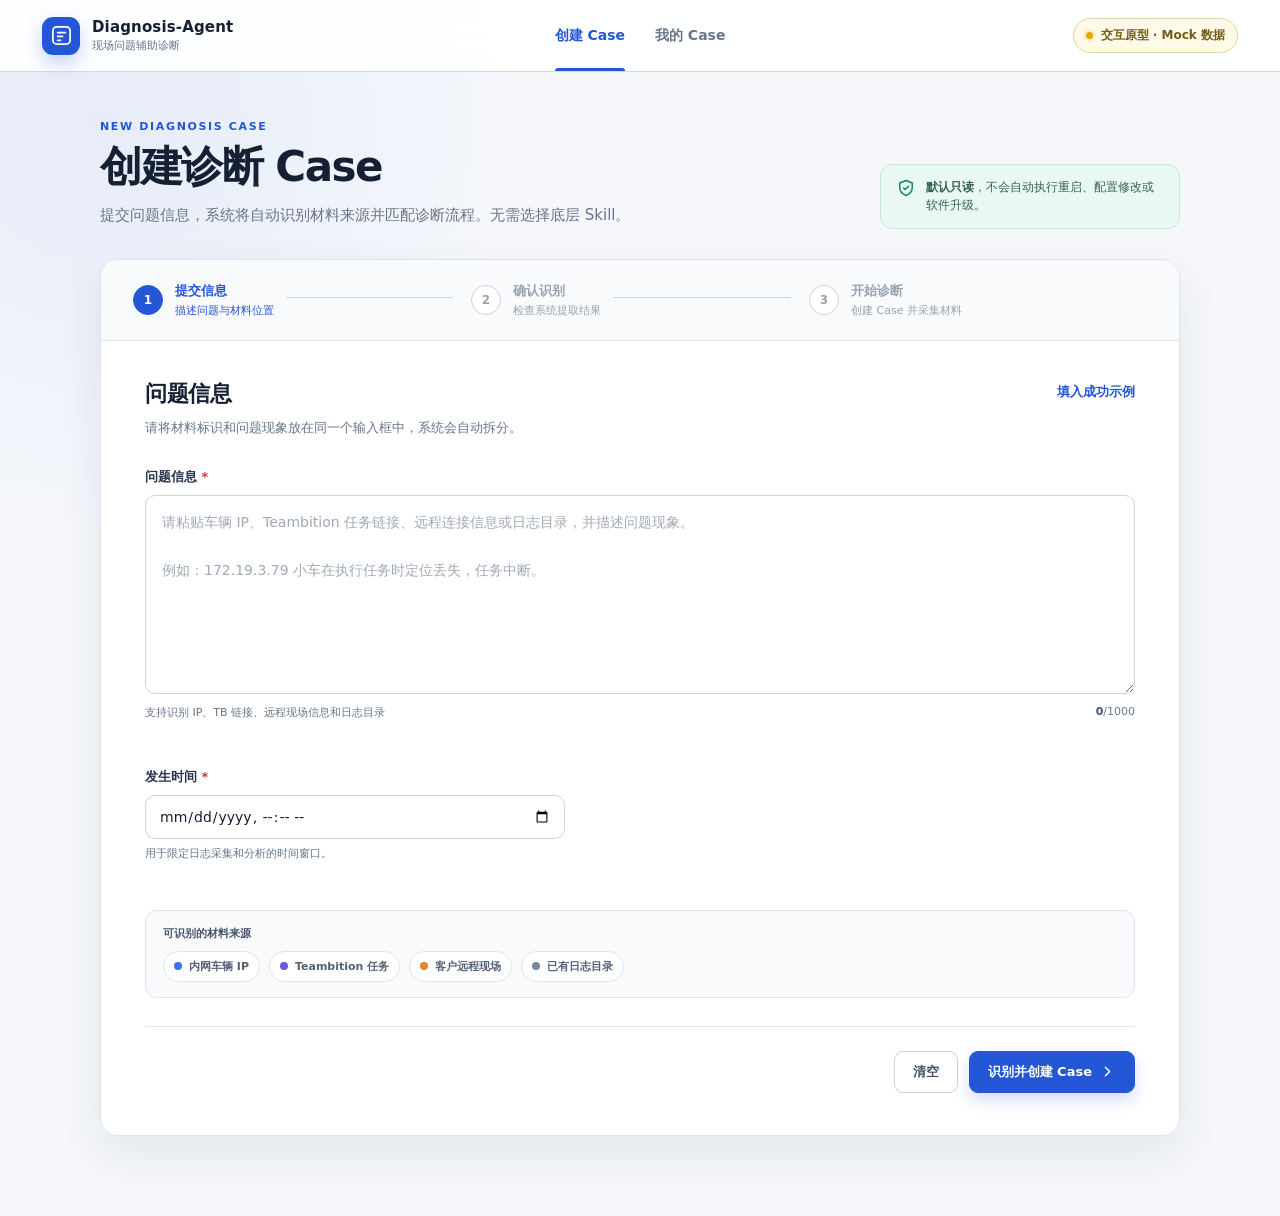
==== projects/diagnosis-agent/prototype/create-case/index.html @ cfec4be7 "增加一波原型" ====
<!doctype html>
<html lang="zh-CN">
  <head>
    <meta charset="UTF-8" />
    <meta name="viewport" content="width=device-width, initial-scale=1.0" />
    <meta
      name="description"
      content="Diagnosis-Agent 创建诊断 Case 的低保真交互原型，仅使用 Mock 数据。"
    />
    <title>创建诊断 Case｜Diagnosis-Agent 原型</title>
    <link rel="stylesheet" href="./styles.css" />
  </head>
  <body>
    <div class="app-shell">
      <header class="topbar">
        <a class="brand" href="#" aria-label="Diagnosis-Agent 首页">
          <span class="brand-mark" aria-hidden="true">
            <svg viewBox="0 0 24 24" role="img">
              <path d="M7 3h10a4 4 0 0 1 4 4v10a4 4 0 0 1-4 4H7a4 4 0 0 1-4-4V7a4 4 0 0 1 4-4Z" />
              <path d="M8 9h8M8 13h5M8 17h3" />
            </svg>
          </span>
          <span>
            <strong>Diagnosis-Agent</strong>
            <small>现场问题辅助诊断</small>
          </span>
        </a>

        <nav class="topnav" aria-label="主导航">
          <a class="active" href="#">创建 Case</a>
          <a href="#" data-placeholder-link>我的 Case</a>
        </nav>

        <div class="prototype-badge" title="本页面不连接真实系统">
          <span></span>
          交互原型 · Mock 数据
        </div>
      </header>

      <main>
        <section class="page-heading">
          <div>
            <p class="eyebrow">NEW DIAGNOSIS CASE</p>
            <h1>创建诊断 Case</h1>
            <p class="heading-copy">
              提交问题信息，系统将自动识别材料来源并匹配诊断流程。无需选择底层 Skill。
            </p>
          </div>
          <div class="safety-note">
            <svg viewBox="0 0 24 24" aria-hidden="true">
              <path d="M12 3 4.5 6v5.5c0 4.8 3.1 7.8 7.5 9.5 4.4-1.7 7.5-4.7 7.5-9.5V6L12 3Z" />
              <path d="m9.2 12.1 1.8 1.8 4-4" />
            </svg>
            <span><strong>默认只读</strong>，不会自动执行重启、配置修改或软件升级。</span>
          </div>
        </section>

        <section class="workspace" aria-live="polite">
          <ol class="stepper" aria-label="创建 Case 步骤">
            <li class="step active" data-step="1">
              <span>1</span>
              <div><strong>提交信息</strong><small>描述问题与材料位置</small></div>
            </li>
            <li class="step" data-step="2">
              <span>2</span>
              <div><strong>确认识别</strong><small>检查系统提取结果</small></div>
            </li>
            <li class="step" data-step="3">
              <span>3</span>
              <div><strong>开始诊断</strong><small>创建 Case 并采集材料</small></div>
            </li>
          </ol>

          <div class="panel" id="inputPanel">
            <div class="panel-header">
              <div>
                <h2>问题信息</h2>
                <p>请将材料标识和问题现象放在同一个输入框中，系统会自动拆分。</p>
              </div>
              <button class="text-button" id="fillExampleButton" type="button">
                填入成功示例
              </button>
            </div>

            <form id="caseForm" novalidate>
              <div class="field-group" id="problemFieldGroup">
                <label for="problemInput">
                  问题信息 <span aria-hidden="true">*</span>
                </label>
                <textarea
                  id="problemInput"
                  rows="7"
                  maxlength="1000"
                  placeholder="请粘贴车辆 IP、Teambition 任务链接、远程连接信息或日志目录，并描述问题现象。&#10;&#10;例如：172.19.3.79 小车在执行任务时定位丢失，任务中断。"
                  aria-describedby="problemHelp problemError"
                ></textarea>
                <div class="field-meta">
                  <span id="problemHelp">支持识别 IP、TB 链接、远程现场信息和日志目录</span>
                  <span><strong id="characterCount">0</strong>/1000</span>
                </div>
                <p class="field-error" id="problemError" role="alert"></p>
              </div>

              <div class="field-group compact" id="timeFieldGroup">
                <label for="occurredAt">
                  发生时间 <span aria-hidden="true">*</span>
                </label>
                <input id="occurredAt" type="datetime-local" aria-describedby="timeHelp timeError" />
                <p class="field-help" id="timeHelp">用于限定日志采集和分析的时间窗口。</p>
                <p class="field-error" id="timeError" role="alert"></p>
              </div>

              <div class="source-guide" aria-label="支持的材料来源">
                <p>可识别的材料来源</p>
                <div class="source-chips">
                  <span><i class="dot blue"></i>内网车辆 IP</span>
                  <span><i class="dot purple"></i>Teambition 任务</span>
                  <span><i class="dot orange"></i>客户远程现场</span>
                  <span><i class="dot gray"></i>已有日志目录</span>
                </div>
              </div>

              <div class="form-actions">
                <button class="secondary-button" type="button" id="resetButton">清空</button>
                <button class="primary-button" type="submit" id="recognizeButton">
                  <span>识别并创建 Case</span>
                  <svg viewBox="0 0 24 24" aria-hidden="true">
                    <path d="m9 18 6-6-6-6" />
                  </svg>
                </button>
              </div>
            </form>
          </div>

          <div class="panel hidden" id="reviewPanel">
            <div class="panel-header review-header">
              <div>
                <div class="success-kicker">
                  <svg viewBox="0 0 24 24" aria-hidden="true">
                    <path d="M20 11.1V12a8 8 0 1 1-4.7-7.3" />
                    <path d="m9 11 3 3L21 5" />
                  </svg>
                  识别完成
                </div>
                <h2>请确认 Case 信息</h2>
                <p>系统开始采集前，请确认自动识别的信息是否准确。</p>
              </div>
              <span class="confidence-badge">Mock 识别结果</span>
            </div>

            <div class="review-grid" id="reviewReadonly">
              <div class="review-row">
                <span>材料来源</span>
                <strong><i class="source-icon" id="sourceIcon"></i><b id="reviewSourceType"></b></strong>
              </div>
              <div class="review-row">
                <span>来源地址</span>
                <strong class="monospace" id="reviewSourceAddress"></strong>
              </div>
              <div class="review-row full">
                <span>问题描述</span>
                <strong id="reviewProblem"></strong>
              </div>
              <div class="review-row">
                <span>发生时间</span>
                <strong id="reviewOccurredAt"></strong>
              </div>
              <div class="review-row">
                <span>采集方式</span>
                <strong>只读 · 基础材料优先</strong>
              </div>
            </div>

            <form class="edit-form hidden" id="reviewEditForm">
              <div class="field-group compact">
                <label for="editSourceType">材料来源</label>
                <select id="editSourceType">
                  <option value="内网车辆">内网车辆</option>
                  <option value="Teambition 任务">Teambition 任务</option>
                  <option value="客户远程现场">客户远程现场</option>
                  <option value="已有日志">已有日志</option>
                </select>
              </div>
              <div class="field-group compact">
                <label for="editSourceAddress">来源地址</label>
                <input id="editSourceAddress" type="text" />
              </div>
              <div class="field-group full">
                <label for="editProblem">问题描述</label>
                <textarea id="editProblem" rows="4"></textarea>
              </div>
              <div class="field-group compact">
                <label for="editOccurredAt">发生时间</label>
                <input id="editOccurredAt" type="datetime-local" />
              </div>
            </form>

            <div class="notice-box">
              <svg viewBox="0 0 24 24" aria-hidden="true">
                <circle cx="12" cy="12" r="9" />
                <path d="M12 11v5M12 8h.01" />
              </svg>
              <span>确认后，系统将创建唯一 Case，并只读获取发生时间附近的基础诊断材料。</span>
            </div>

            <div class="form-actions split-actions">
              <button class="secondary-button" type="button" id="backButton">返回修改</button>
              <div>
                <button class="secondary-button" type="button" id="editButton">修改识别结果</button>
                <button class="primary-button" type="button" id="confirmButton">确认并开始诊断</button>
              </div>
            </div>
          </div>

          <div class="panel hidden" id="errorPanel">
            <div class="error-state">
              <span class="error-icon">
                <svg viewBox="0 0 24 24" aria-hidden="true">
                  <circle cx="12" cy="12" r="9" />
                  <path d="M12 7v6M12 17h.01" />
                </svg>
              </span>
              <p class="eyebrow error-eyebrow">MATERIAL SOURCE REQUIRED</p>
              <h2>无法识别材料来源</h2>
              <p>问题现象已经保留。请至少补充以下一项，系统才能获取诊断材料：</p>
              <div class="required-source-list">
                <span>车辆 IP</span>
                <span>TB 任务链接</span>
                <span>远程连接信息</span>
                <span>日志目录</span>
              </div>
              <div class="error-example">
                <strong>例如</strong>
                <code>172.19.3.79 小车在执行任务时定位丢失</code>
              </div>
              <button class="primary-button" type="button" id="returnToInputButton">返回补充信息</button>
            </div>
          </div>

          <div class="panel hidden" id="createdPanel">
            <div class="created-state">
              <span class="created-icon">
                <svg viewBox="0 0 24 24" aria-hidden="true">
                  <path d="M20 11.1V12a8 8 0 1 1-4.7-7.3" />
                  <path d="m9 11 3 3L21 5" />
                </svg>
              </span>
              <p class="eyebrow">MOCK CASE CREATED</p>
              <h2>Case 已创建</h2>
              <p>这是原型演示结果，不会连接真实车辆或启动真实诊断。</p>
              <div class="case-id-card">
                <span>Case 编号</span>
                <strong id="createdCaseId">CASE-MOCK-001</strong>
              </div>
              <div class="created-actions">
                <button class="secondary-button" type="button" id="createAnotherButton">再创建一个</button>
                <a class="primary-button next-page-link" href="../diagnosis-progress/">查看诊断过程</a>
              </div>
            </div>
          </div>
        </section>
      </main>

      <div class="toast hidden" id="toast" role="status"></div>
    </div>

    <script src="./app.js"></script>
  </body>
</html>
---- projects/diagnosis-agent/prototype/create-case/styles.css ----
:root {
  color-scheme: light;
  --bg: #f5f7fb;
  --surface: #ffffff;
  --surface-muted: #f8fafc;
  --border: #dfe4ec;
  --border-strong: #cbd3df;
  --text: #152033;
  --muted: #68758a;
  --primary: #2457d6;
  --primary-dark: #1944b3;
  --primary-soft: #edf3ff;
  --success: #11865b;
  --success-soft: #eaf8f2;
  --warning-soft: #fff8e7;
  --warning-border: #f3d89a;
  --danger: #c53b3b;
  --danger-soft: #fff1f1;
  --shadow: 0 18px 45px rgba(26, 39, 70, 0.08);
  font-family: Inter, "PingFang SC", "Microsoft YaHei", system-ui, -apple-system, sans-serif;
}

* {
  box-sizing: border-box;
}

body {
  margin: 0;
  min-width: 320px;
  min-height: 100vh;
  color: var(--text);
  background:
    radial-gradient(circle at 8% 10%, rgba(36, 87, 214, 0.07), transparent 26rem),
    var(--bg);
}

button,
input,
select,
textarea {
  font: inherit;
}

button,
a {
  -webkit-tap-highlight-color: transparent;
}

button {
  cursor: pointer;
}

.hidden {
  display: none !important;
}

.topbar {
  position: sticky;
  z-index: 10;
  top: 0;
  display: grid;
  grid-template-columns: 1fr auto 1fr;
  align-items: center;
  min-height: 72px;
  padding: 0 42px;
  border-bottom: 1px solid rgba(203, 211, 223, 0.82);
  background: rgba(255, 255, 255, 0.9);
  backdrop-filter: blur(18px);
}

.brand {
  display: inline-flex;
  align-items: center;
  gap: 12px;
  width: max-content;
  color: var(--text);
  text-decoration: none;
}

.brand-mark {
  display: grid;
  width: 38px;
  height: 38px;
  place-items: center;
  border-radius: 11px;
  color: #fff;
  background: var(--primary);
  box-shadow: 0 8px 18px rgba(36, 87, 214, 0.25);
}

.brand-mark svg {
  width: 23px;
  fill: none;
  stroke: currentColor;
  stroke-linecap: round;
  stroke-linejoin: round;
  stroke-width: 1.8;
}

.brand strong,
.brand small {
  display: block;
}

.brand strong {
  font-size: 15px;
  letter-spacing: 0.01em;
}

.brand small {
  margin-top: 2px;
  color: var(--muted);
  font-size: 11px;
}

.topnav {
  display: flex;
  align-self: stretch;
  gap: 30px;
}

.topnav a {
  position: relative;
  display: flex;
  align-items: center;
  color: var(--muted);
  font-size: 14px;
  font-weight: 600;
  text-decoration: none;
}

.topnav a.active {
  color: var(--primary);
}

.topnav a.active::after {
  position: absolute;
  right: 0;
  bottom: 0;
  left: 0;
  height: 3px;
  border-radius: 3px 3px 0 0;
  background: var(--primary);
  content: "";
}

.prototype-badge {
  display: inline-flex;
  justify-self: end;
  align-items: center;
  gap: 8px;
  padding: 8px 12px;
  border: 1px solid #e1d4a9;
  border-radius: 999px;
  color: #725d18;
  background: #fff9e8;
  font-size: 12px;
  font-weight: 600;
}

.prototype-badge span {
  width: 7px;
  height: 7px;
  border-radius: 50%;
  background: #e4a900;
  box-shadow: 0 0 0 3px rgba(228, 169, 0, 0.14);
}

main {
  width: min(100% - 48px, 1080px);
  margin: 0 auto;
  padding: 48px 0 80px;
}

.page-heading {
  display: flex;
  align-items: flex-end;
  justify-content: space-between;
  gap: 36px;
  margin-bottom: 30px;
}

.eyebrow {
  margin: 0 0 10px;
  color: var(--primary);
  font-size: 11px;
  font-weight: 800;
  letter-spacing: 0.15em;
}

h1,
h2,
p {
  margin-top: 0;
}

h1 {
  margin-bottom: 12px;
  font-size: clamp(30px, 4vw, 42px);
  line-height: 1.15;
  letter-spacing: -0.035em;
}

.heading-copy {
  max-width: 660px;
  margin-bottom: 0;
  color: var(--muted);
  font-size: 15px;
  line-height: 1.7;
}

.safety-note {
  display: flex;
  flex: 0 0 300px;
  align-items: flex-start;
  gap: 10px;
  padding: 13px 15px;
  border: 1px solid #c5e8db;
  border-radius: 12px;
  color: #376353;
  background: var(--success-soft);
  font-size: 12px;
  line-height: 1.55;
}

.safety-note svg {
  flex: 0 0 20px;
  width: 20px;
  fill: none;
  stroke: var(--success);
  stroke-linecap: round;
  stroke-linejoin: round;
  stroke-width: 1.8;
}

.workspace {
  overflow: hidden;
  border: 1px solid var(--border);
  border-radius: 18px;
  background: var(--surface);
  box-shadow: var(--shadow);
}

.stepper {
  display: grid;
  grid-template-columns: repeat(3, 1fr);
  margin: 0;
  padding: 22px 32px;
  border-bottom: 1px solid var(--border);
  background: var(--surface-muted);
  list-style: none;
}

.step {
  position: relative;
  display: flex;
  align-items: center;
  gap: 12px;
  color: #98a2b2;
}

.step:not(:last-child)::after {
  position: absolute;
  z-index: 0;
  top: 15px;
  right: 18px;
  left: 48px;
  height: 1px;
  background: var(--border-strong);
  content: "";
}

.step > span {
  position: relative;
  z-index: 1;
  display: grid;
  flex: 0 0 30px;
  width: 30px;
  height: 30px;
  place-items: center;
  border: 1px solid var(--border-strong);
  border-radius: 50%;
  background: var(--surface);
  font-size: 12px;
  font-weight: 700;
}

.step div {
  position: relative;
  z-index: 1;
  padding-right: 12px;
  background: var(--surface-muted);
}

.step strong,
.step small {
  display: block;
}

.step strong {
  color: inherit;
  font-size: 13px;
}

.step small {
  margin-top: 3px;
  color: inherit;
  font-size: 11px;
}

.step.active,
.step.completed {
  color: var(--primary);
}

.step.active > span {
  border-color: var(--primary);
  color: #fff;
  background: var(--primary);
}

.step.completed > span {
  border-color: #a9c0f4;
  color: var(--primary);
  background: var(--primary-soft);
}

.panel {
  min-height: 530px;
  padding: 38px 44px 42px;
}

.panel-header {
  display: flex;
  align-items: flex-start;
  justify-content: space-between;
  gap: 24px;
  margin-bottom: 30px;
}

.panel-header h2,
.created-state h2,
.error-state h2 {
  margin-bottom: 8px;
  font-size: 22px;
  letter-spacing: -0.02em;
}

.panel-header p,
.created-state > p,
.error-state > p {
  margin-bottom: 0;
  color: var(--muted);
  font-size: 13px;
  line-height: 1.65;
}

.text-button {
  padding: 4px 0;
  border: 0;
  color: var(--primary);
  background: transparent;
  font-size: 13px;
  font-weight: 700;
}

.text-button:hover {
  color: var(--primary-dark);
}

.field-group {
  margin-bottom: 25px;
}

.field-group.compact {
  max-width: 420px;
}

.field-group.full {
  grid-column: 1 / -1;
}

.field-group label {
  display: block;
  margin-bottom: 9px;
  color: #263349;
  font-size: 13px;
  font-weight: 700;
}

.field-group label span {
  color: var(--danger);
}

textarea,
input,
select {
  width: 100%;
  border: 1px solid var(--border-strong);
  border-radius: 10px;
  outline: none;
  color: var(--text);
  background: #fff;
  transition: border-color 150ms ease, box-shadow 150ms ease;
}

textarea {
  min-height: 156px;
  padding: 15px 16px;
  resize: vertical;
  font-size: 14px;
  line-height: 1.7;
}

input,
select {
  height: 44px;
  padding: 0 13px;
  font-size: 14px;
}

textarea:focus,
input:focus,
select:focus {
  border-color: #6e94ea;
  box-shadow: 0 0 0 3px rgba(36, 87, 214, 0.11);
}

textarea::placeholder {
  color: #a0a9b7;
}

.field-group.invalid textarea,
.field-group.invalid input {
  border-color: #e28c8c;
  background: #fffafa;
}

.field-meta {
  display: flex;
  justify-content: space-between;
  gap: 20px;
  margin-top: 7px;
  color: var(--muted);
  font-size: 11px;
}

.field-meta strong {
  color: #45546a;
}

.field-help,
.field-error {
  min-height: 16px;
  margin: 7px 0 0;
  font-size: 11px;
}

.field-help {
  color: var(--muted);
}

.field-error {
  color: var(--danger);
  font-weight: 600;
}

.source-guide {
  margin-top: 6px;
  padding: 15px 17px;
  border: 1px solid var(--border);
  border-radius: 12px;
  background: var(--surface-muted);
}

.source-guide > p {
  margin-bottom: 10px;
  color: #47566d;
  font-size: 11px;
  font-weight: 700;
}

.source-chips {
  display: flex;
  flex-wrap: wrap;
  gap: 9px;
}

.source-chips span {
  display: inline-flex;
  align-items: center;
  gap: 7px;
  padding: 7px 10px;
  border: 1px solid var(--border);
  border-radius: 999px;
  color: #536075;
  background: #fff;
  font-size: 11px;
  font-weight: 600;
}

.dot,
.source-icon {
  display: inline-block;
  width: 8px;
  height: 8px;
  border-radius: 50%;
  background: #8e9bad;
}

.dot.blue,
.source-icon.blue {
  background: #3d73e8;
}

.dot.purple,
.source-icon.purple {
  background: #7655d9;
}

.dot.orange,
.source-icon.orange {
  background: #df8626;
}

.dot.gray,
.source-icon.gray {
  background: #7a8798;
}

.form-actions {
  display: flex;
  justify-content: flex-end;
  gap: 11px;
  margin-top: 28px;
  padding-top: 24px;
  border-top: 1px solid var(--border);
}

.form-actions.split-actions {
  justify-content: space-between;
}

.form-actions > div {
  display: flex;
  gap: 11px;
}

.primary-button,
.secondary-button,
.disabled-button {
  display: inline-flex;
  min-height: 42px;
  align-items: center;
  justify-content: center;
  gap: 7px;
  padding: 0 18px;
  border-radius: 9px;
  font-size: 13px;
  font-weight: 700;
  text-decoration: none;
  transition: transform 120ms ease, background 120ms ease, border-color 120ms ease;
}

.next-page-link {
  min-width: 150px;
}

.primary-button {
  border: 1px solid var(--primary);
  color: #fff;
  background: var(--primary);
  box-shadow: 0 7px 16px rgba(36, 87, 214, 0.2);
}

.primary-button:hover {
  border-color: var(--primary-dark);
  background: var(--primary-dark);
}

.primary-button:active,
.secondary-button:active {
  transform: translateY(1px);
}

.primary-button svg {
  width: 17px;
  fill: none;
  stroke: currentColor;
  stroke-linecap: round;
  stroke-linejoin: round;
  stroke-width: 2;
}

.secondary-button {
  border: 1px solid var(--border-strong);
  color: #45546a;
  background: #fff;
}

.secondary-button:hover {
  border-color: #9facbd;
  background: var(--surface-muted);
}

.disabled-button {
  cursor: not-allowed;
  border: 1px solid var(--border);
  color: #929dac;
  background: #f2f4f7;
}

.review-header {
  margin-bottom: 24px;
}

.success-kicker {
  display: flex;
  align-items: center;
  gap: 7px;
  margin-bottom: 10px;
  color: var(--success);
  font-size: 11px;
  font-weight: 800;
  letter-spacing: 0.08em;
}

.success-kicker svg,
.notice-box svg,
.error-icon svg,
.created-icon svg {
  width: 20px;
  fill: none;
  stroke: currentColor;
  stroke-linecap: round;
  stroke-linejoin: round;
  stroke-width: 1.8;
}

.confidence-badge {
  padding: 7px 10px;
  border: 1px solid #d3dfef;
  border-radius: 999px;
  color: #5b6f8c;
  background: #f5f8fc;
  font-size: 11px;
  font-weight: 700;
}

.review-grid {
  display: grid;
  grid-template-columns: 1fr 1fr;
  overflow: hidden;
  border: 1px solid var(--border);
  border-radius: 12px;
  background: var(--surface-muted);
}

.review-row {
  min-height: 82px;
  padding: 17px 20px;
  border-right: 1px solid var(--border);
  border-bottom: 1px solid var(--border);
}

.review-row:nth-child(2n) {
  border-right: 0;
}

.review-row.full {
  grid-column: 1 / -1;
  border-right: 0;
}

.review-row:nth-last-child(-n + 2) {
  border-bottom: 0;
}

.review-row span,
.review-row strong {
  display: block;
}

.review-row > span {
  margin-bottom: 8px;
  color: var(--muted);
  font-size: 11px;
  font-weight: 600;
}

.review-row strong {
  color: #25334a;
  font-size: 13px;
  line-height: 1.55;
}

.review-row strong b {
  margin-left: 7px;
}

.monospace {
  font-family: "SFMono-Regular", Consolas, "Liberation Mono", monospace;
}

.edit-form {
  display: grid;
  grid-template-columns: 1fr 1fr;
  gap: 0 22px;
  padding: 22px;
  border: 1px solid var(--border);
  border-radius: 12px;
  background: var(--surface-muted);
}

.edit-form .field-group {
  max-width: none;
  margin-bottom: 18px;
}

.edit-form textarea {
  min-height: 110px;
}

.notice-box {
  display: flex;
  align-items: flex-start;
  gap: 10px;
  margin-top: 18px;
  padding: 13px 15px;
  border: 1px solid var(--warning-border);
  border-radius: 10px;
  color: #6e5c2a;
  background: var(--warning-soft);
  font-size: 12px;
  line-height: 1.6;
}

.notice-box svg {
  flex: 0 0 19px;
  width: 19px;
}

.error-state,
.created-state {
  display: flex;
  min-height: 455px;
  max-width: 620px;
  margin: 0 auto;
  align-items: center;
  flex-direction: column;
  justify-content: center;
  text-align: center;
}

.error-icon,
.created-icon {
  display: grid;
  width: 56px;
  height: 56px;
  margin-bottom: 18px;
  place-items: center;
  border-radius: 50%;
}

.error-icon {
  color: var(--danger);
  background: var(--danger-soft);
}

.created-icon {
  color: var(--success);
  background: var(--success-soft);
}

.error-icon svg,
.created-icon svg {
  width: 28px;
}

.error-eyebrow {
  color: var(--danger);
}

.required-source-list {
  display: flex;
  flex-wrap: wrap;
  justify-content: center;
  gap: 8px;
  margin: 22px 0;
}

.required-source-list span {
  padding: 8px 11px;
  border: 1px solid #efcdcd;
  border-radius: 999px;
  color: #8c4545;
  background: #fffafa;
  font-size: 11px;
  font-weight: 700;
}

.error-example {
  width: 100%;
  margin-bottom: 26px;
  padding: 13px 15px;
  border: 1px solid var(--border);
  border-radius: 10px;
  text-align: left;
  background: var(--surface-muted);
}

.error-example strong {
  margin-right: 10px;
  color: var(--muted);
  font-size: 11px;
}

.error-example code {
  color: #38475d;
  font-size: 12px;
}

.case-id-card {
  min-width: 320px;
  margin: 24px 0;
  padding: 15px 18px;
  border: 1px solid #cce8dc;
  border-radius: 12px;
  background: #f3fbf7;
}

.case-id-card span,
.case-id-card strong {
  display: block;
}

.case-id-card span {
  margin-bottom: 6px;
  color: #628074;
  font-size: 10px;
  font-weight: 700;
}

.case-id-card strong {
  color: #1a6148;
  font-family: "SFMono-Regular", Consolas, monospace;
  font-size: 15px;
}

.created-actions {
  display: flex;
  gap: 10px;
}

.toast {
  position: fixed;
  z-index: 20;
  right: 28px;
  bottom: 28px;
  max-width: 360px;
  padding: 13px 16px;
  border: 1px solid #cbd8e8;
  border-radius: 10px;
  color: #34445b;
  background: #fff;
  box-shadow: 0 15px 35px rgba(21, 32, 51, 0.16);
  font-size: 12px;
  font-weight: 600;
}

@media (max-width: 820px) {
  .topbar {
    grid-template-columns: 1fr auto;
    padding: 0 20px;
  }

  .topnav {
    display: none;
  }

  .page-heading {
    align-items: stretch;
    flex-direction: column;
  }

  .safety-note {
    flex-basis: auto;
  }

  .step div {
    display: none;
  }

  .step:not(:last-child)::after {
    right: 18px;
    left: 38px;
  }

  .panel {
    padding: 28px 24px 32px;
  }

  .review-grid,
  .edit-form {
    grid-template-columns: 1fr;
  }

  .review-row,
  .review-row:nth-child(2n),
  .review-row:nth-last-child(-n + 2) {
    border-right: 0;
    border-bottom: 1px solid var(--border);
  }

  .review-row:last-child {
    border-bottom: 0;
  }

  .form-actions.split-actions,
  .created-actions {
    align-items: stretch;
    flex-direction: column;
  }

  .form-actions.split-actions > div {
    align-items: stretch;
    flex-direction: column;
  }
}

@media (max-width: 520px) {
  main {
    width: min(100% - 24px, 1080px);
    padding-top: 28px;
  }

  .topbar {
    min-height: 64px;
  }

  .prototype-badge {
    padding: 7px 9px;
    font-size: 10px;
  }

  .prototype-badge span {
    display: none;
  }

  .brand small {
    display: none;
  }

  .stepper {
    padding: 17px 24px;
  }

  .panel-header,
  .form-actions {
    align-items: stretch;
    flex-direction: column;
  }

  .form-actions > button,
  .form-actions > div,
  .form-actions > div button {
    width: 100%;
  }
}
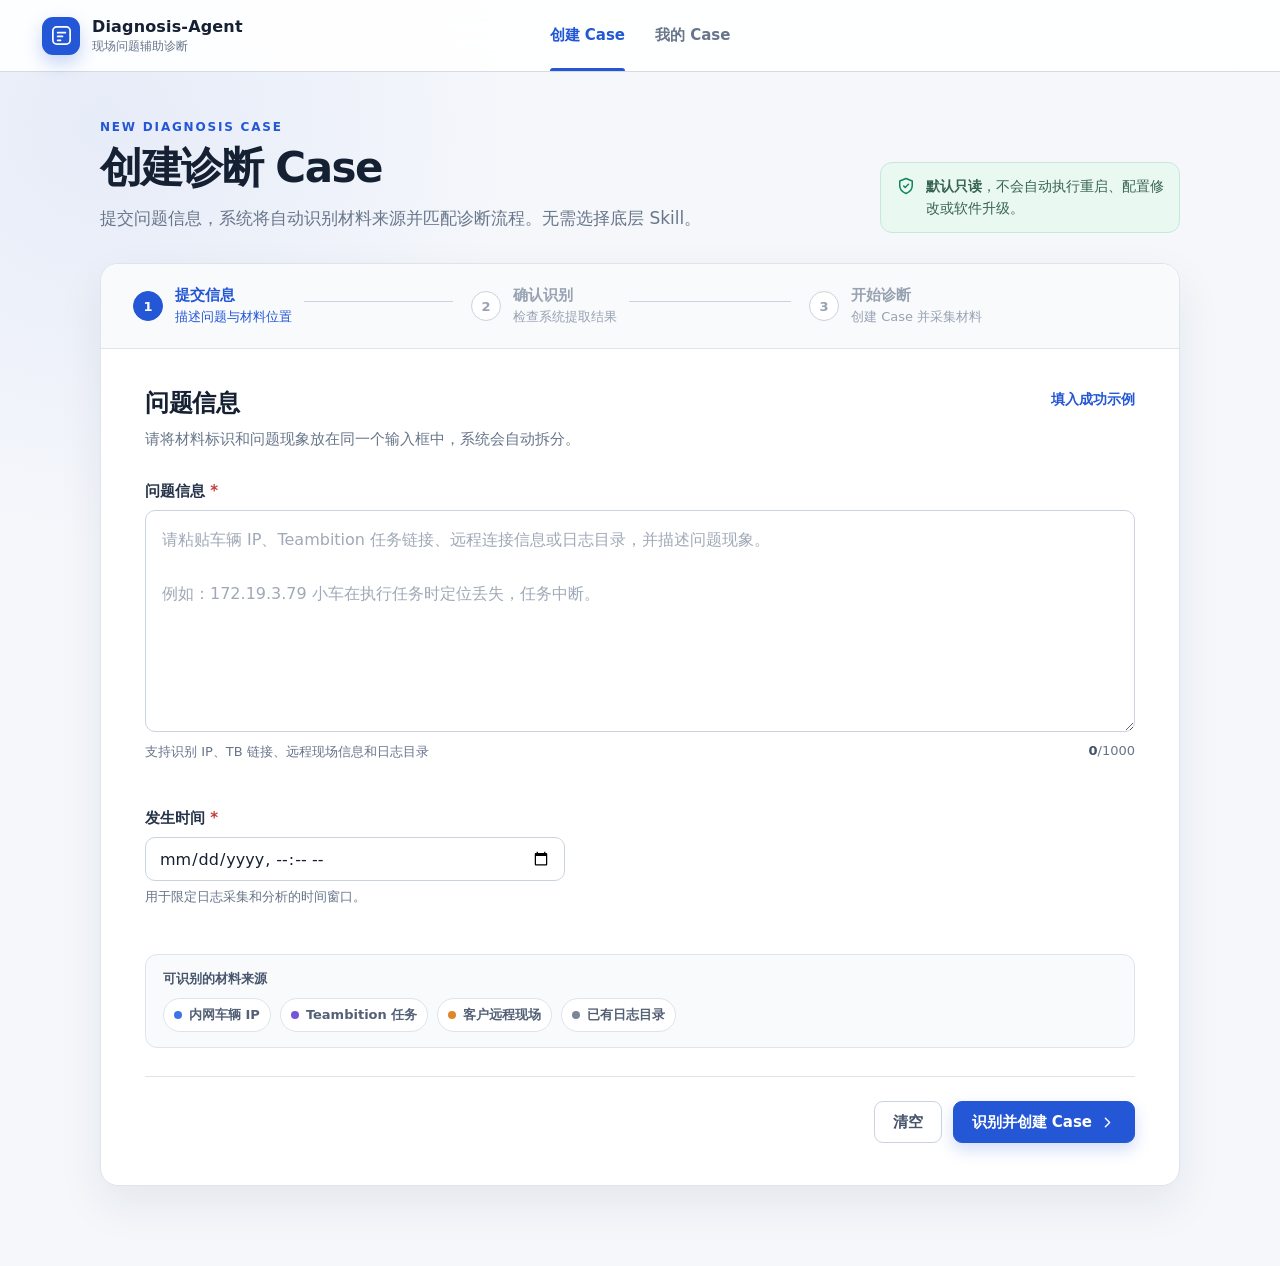
==== commit 09e65dd0: "case的mock和增加内容" ====
--- a/projects/diagnosis-agent/prototype/create-case/index.html
+++ b/projects/diagnosis-agent/prototype/create-case/index.html
@@ -5,10 +5,10 @@
     <meta name="viewport" content="width=device-width, initial-scale=1.0" />
     <meta
       name="description"
-      content="Diagnosis-Agent 创建诊断 Case 的低保真交互原型，仅使用 Mock 数据。"
+      content="Diagnosis-Agent 创建诊断 Case 页面。"
     />
     <title>创建诊断 Case｜Diagnosis-Agent 原型</title>
-    <link rel="stylesheet" href="./styles.css" />
+    <link rel="stylesheet" href="./styles.css?v=20260831-2" />
   </head>
   <body>
     <div class="app-shell">
@@ -31,10 +31,6 @@
           <a href="#" data-placeholder-link>我的 Case</a>
         </nav>
 
-        <div class="prototype-badge" title="本页面不连接真实系统">
-          <span></span>
-          交互原型 · Mock 数据
-        </div>
       </header>
 
       <main>
@@ -145,7 +141,7 @@
                 <h2>请确认 Case 信息</h2>
                 <p>系统开始采集前，请确认自动识别的信息是否准确。</p>
               </div>
-              <span class="confidence-badge">Mock 识别结果</span>
+              <span class="confidence-badge">识别结果</span>
             </div>
 
             <div class="review-grid" id="reviewReadonly">
@@ -245,12 +241,12 @@
                   <path d="m9 11 3 3L21 5" />
                 </svg>
               </span>
-              <p class="eyebrow">MOCK CASE CREATED</p>
+              <p class="eyebrow">CASE CREATED</p>
               <h2>Case 已创建</h2>
-              <p>这是原型演示结果，不会连接真实车辆或启动真实诊断。</p>
+              <p>Case 已创建，可以进入诊断过程。</p>
               <div class="case-id-card">
                 <span>Case 编号</span>
-                <strong id="createdCaseId">CASE-MOCK-001</strong>
+                <strong id="createdCaseId">CASE-001</strong>
               </div>
               <div class="created-actions">
                 <button class="secondary-button" type="button" id="createAnotherButton">再创建一个</button>
--- a/projects/diagnosis-agent/prototype/create-case/styles.css
+++ b/projects/diagnosis-agent/prototype/create-case/styles.css
@@ -103,14 +103,14 @@
 }
 
 .brand strong {
-  font-size: 15px;
+  font-size: 16px;
   letter-spacing: 0.01em;
 }
 
 .brand small {
   margin-top: 2px;
   color: var(--muted);
-  font-size: 11px;
+  font-size: 12px;
 }
 
 .topnav {
@@ -124,7 +124,7 @@
   display: flex;
   align-items: center;
   color: var(--muted);
-  font-size: 14px;
+  font-size: 15px;
   font-weight: 600;
   text-decoration: none;
 }
@@ -183,7 +183,7 @@
 .eyebrow {
   margin: 0 0 10px;
   color: var(--primary);
-  font-size: 11px;
+  font-size: 12px;
   font-weight: 800;
   letter-spacing: 0.15em;
 }
@@ -205,7 +205,7 @@
   max-width: 660px;
   margin-bottom: 0;
   color: var(--muted);
-  font-size: 15px;
+  font-size: 17px;
   line-height: 1.7;
 }
 
@@ -219,7 +219,7 @@
   border-radius: 12px;
   color: #376353;
   background: var(--success-soft);
-  font-size: 12px;
+  font-size: 14px;
   line-height: 1.55;
 }
 
@@ -281,7 +281,7 @@
   border: 1px solid var(--border-strong);
   border-radius: 50%;
   background: var(--surface);
-  font-size: 12px;
+  font-size: 13px;
   font-weight: 700;
 }
 
@@ -299,13 +299,13 @@
 
 .step strong {
   color: inherit;
-  font-size: 13px;
+  font-size: 15px;
 }
 
 .step small {
   margin-top: 3px;
   color: inherit;
-  font-size: 11px;
+  font-size: 13px;
 }
 
 .step.active,
@@ -342,7 +342,7 @@
 .created-state h2,
 .error-state h2 {
   margin-bottom: 8px;
-  font-size: 22px;
+  font-size: 24px;
   letter-spacing: -0.02em;
 }
 
@@ -351,7 +351,7 @@
 .error-state > p {
   margin-bottom: 0;
   color: var(--muted);
-  font-size: 13px;
+  font-size: 15px;
   line-height: 1.65;
 }
 
@@ -360,7 +360,7 @@
   border: 0;
   color: var(--primary);
   background: transparent;
-  font-size: 13px;
+  font-size: 14px;
   font-weight: 700;
 }
 
@@ -384,7 +384,7 @@
   display: block;
   margin-bottom: 9px;
   color: #263349;
-  font-size: 13px;
+  font-size: 15px;
   font-weight: 700;
 }
 
@@ -408,7 +408,7 @@
   min-height: 156px;
   padding: 15px 16px;
   resize: vertical;
-  font-size: 14px;
+  font-size: 16px;
   line-height: 1.7;
 }
 
@@ -416,7 +416,7 @@
 select {
   height: 44px;
   padding: 0 13px;
-  font-size: 14px;
+  font-size: 16px;
 }
 
 textarea:focus,
@@ -442,7 +442,7 @@
   gap: 20px;
   margin-top: 7px;
   color: var(--muted);
-  font-size: 11px;
+  font-size: 13px;
 }
 
 .field-meta strong {
@@ -453,7 +453,7 @@
 .field-error {
   min-height: 16px;
   margin: 7px 0 0;
-  font-size: 11px;
+  font-size: 13px;
 }
 
 .field-help {
@@ -476,7 +476,7 @@
 .source-guide > p {
   margin-bottom: 10px;
   color: #47566d;
-  font-size: 11px;
+  font-size: 13px;
   font-weight: 700;
 }
 
@@ -495,7 +495,7 @@
   border-radius: 999px;
   color: #536075;
   background: #fff;
-  font-size: 11px;
+  font-size: 13px;
   font-weight: 600;
 }
 
@@ -556,7 +556,7 @@
   gap: 7px;
   padding: 0 18px;
   border-radius: 9px;
-  font-size: 13px;
+  font-size: 15px;
   font-weight: 700;
   text-decoration: none;
   transition: transform 120ms ease, background 120ms ease, border-color 120ms ease;
@@ -620,7 +620,7 @@
   gap: 7px;
   margin-bottom: 10px;
   color: var(--success);
-  font-size: 11px;
+  font-size: 12px;
   font-weight: 800;
   letter-spacing: 0.08em;
 }
@@ -643,7 +643,7 @@
   border-radius: 999px;
   color: #5b6f8c;
   background: #f5f8fc;
-  font-size: 11px;
+  font-size: 12px;
   font-weight: 700;
 }
 
@@ -684,13 +684,13 @@
 .review-row > span {
   margin-bottom: 8px;
   color: var(--muted);
-  font-size: 11px;
+  font-size: 13px;
   font-weight: 600;
 }
 
 .review-row strong {
   color: #25334a;
-  font-size: 13px;
+  font-size: 15px;
   line-height: 1.55;
 }
 
@@ -731,7 +731,7 @@
   border-radius: 10px;
   color: #6e5c2a;
   background: var(--warning-soft);
-  font-size: 12px;
+  font-size: 14px;
   line-height: 1.6;
 }
 
@@ -795,7 +795,7 @@
   border-radius: 999px;
   color: #8c4545;
   background: #fffafa;
-  font-size: 11px;
+  font-size: 12px;
   font-weight: 700;
 }
 
@@ -812,12 +812,12 @@
 .error-example strong {
   margin-right: 10px;
   color: var(--muted);
-  font-size: 11px;
+  font-size: 12px;
 }
 
 .error-example code {
   color: #38475d;
-  font-size: 12px;
+  font-size: 13px;
 }
 
 .case-id-card {
@@ -837,14 +837,14 @@
 .case-id-card span {
   margin-bottom: 6px;
   color: #628074;
-  font-size: 10px;
+  font-size: 11px;
   font-weight: 700;
 }
 
 .case-id-card strong {
   color: #1a6148;
   font-family: "SFMono-Regular", Consolas, monospace;
-  font-size: 15px;
+  font-size: 17px;
 }
 
 .created-actions {
@@ -864,7 +864,7 @@
   color: #34445b;
   background: #fff;
   box-shadow: 0 15px 35px rgba(21, 32, 51, 0.16);
-  font-size: 12px;
+  font-size: 14px;
   font-weight: 600;
 }
 
